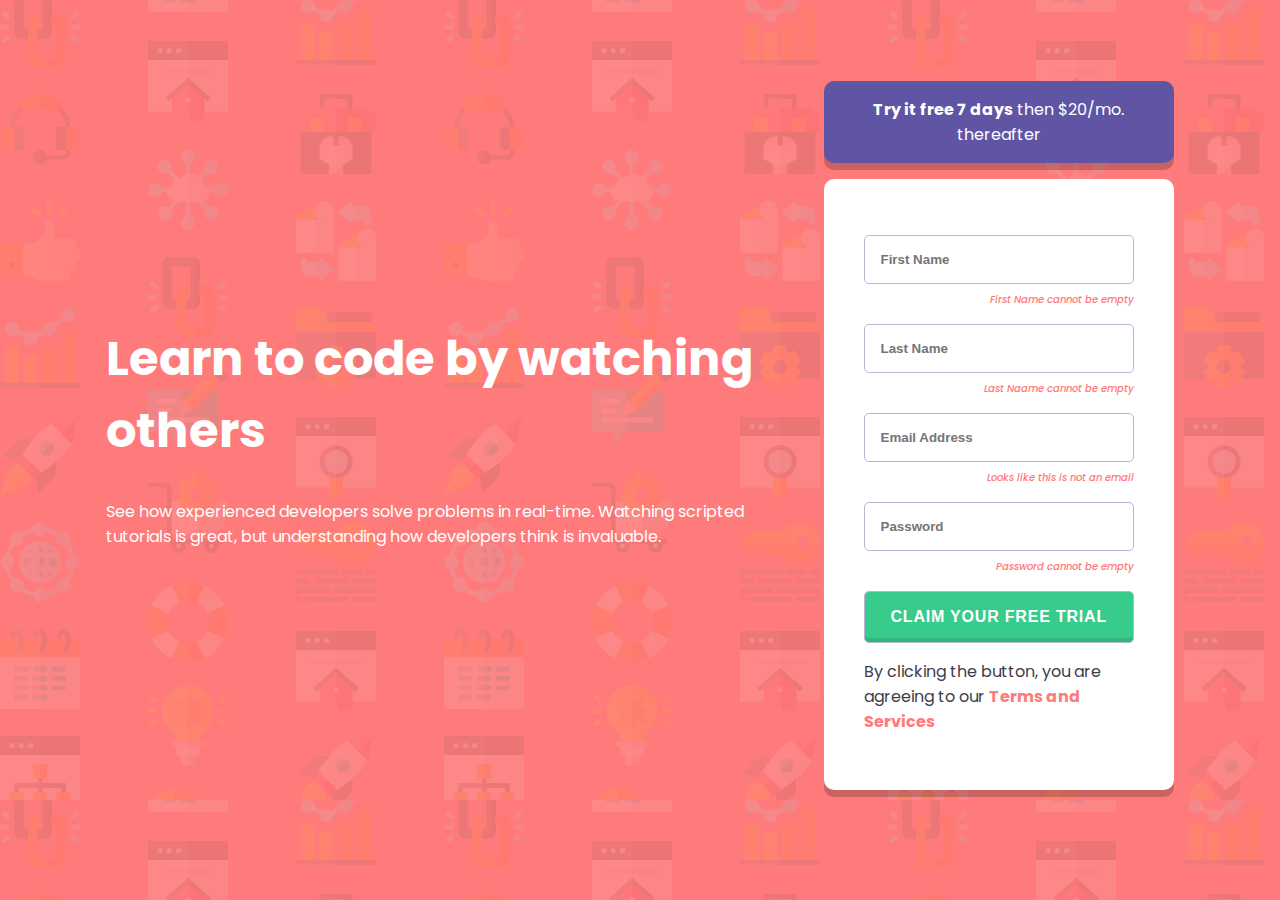
==== index.html @ 775760f7 "Rename res.html to index.html" ====
<!DOCTYPE html>
<html lang="en">
<head>
    <meta charset="UTF-8">
    <meta http-equiv="X-UA-Compatible" content="IE=edge">
    <meta name="viewport" content="width=device-width, initial-scale=1.0">
    <title>Docunment</title>
    <link rel="stylesheet" href="res.css"> 
</head>
<body>
    <main>
      <div>
      <header>
        <h1>Learn to code by watching others</h1>
        <p>
          See how experienced developers solve problems in real-time. Watching
          scripted tutorials is great, but understanding how developers think is
          invaluable.
        </p>
      </header>
      </div>


      <div>
      <form action="#">
        <p><b>Try it free 7 days</b> then $20/mo. thereafter</p>
        <div id="form">
          <input
            type="text"
            name="fname"
            id="fname"
            placeholder="First Name"
            required
          />
          <p class="errMsg">First Name cannot be empty</p>
          <input
            type="text"
            name="lname"
            id="lname"
            placeholder="Last Name"
            required
          />
          <p class="errMsg">Last Naame cannot be empty</p>
          <input
            type="email"
            name="email"
            id="email"
            placeholder="Email Address"
            required
          />
          <p class="errMsg">Looks like this is not an email</p>
          <input
            type="password"
            name="password"
            id="password"
            placeholder="Password"
            required
          />
          <p class="errMsg">Password cannot be empty</p>
          <input type="submit" value="Claim your free trial" id="submit" />
          <p>
            By clicking the button, you are agreeing to our
            <a href="#">Terms and Services</a>
          </p>
        </div>
      </div>
      </form>
    </main>
</body>
</html>
---- res.css ----
@import url('https://fonts.googleapis.com/css2?family=Poppins:ital,wght@0,400;0,500;0,600;0,700;1,400;1,500&display=swap');
*{
    box-sizing: border-box;
}
:root {
    --red: hsl(0, 100%, 74%) ;
    --green: hsl(154, 59%, 51%);
    --blue: hsl(248, 32%, 49%);
    --grey: hsl(246, 25%, 77%);
    --dark: hsl(249, 10%, 26%);
    --body: 16px;
    --radius: 10px;
    --bold: 700;
}
html,body{
    font-family: 'Poppins',Arial , sans-serif;
    background-color: var(--red);
    min-height: 100vh;
    padding: 0;
    margin: 0;
    color: var(--dark);
}
body{
    background-image: url('bg-intro-desktop.png');
    font-size: var(--body);
}
    
main{
    display: flex;
    max-width: 110ch;
    min-height: 95vh;
    margin: auto;
    gap: 2rem;
    align-items: center;
    justify-content: center;
    padding: 1rem;
}
header,form >p:first-of-type,input[type=submit]{
    color: white;
}
form,header{
    flex-basis:0;
    flex-grow: 1;
}
h1{
    font-size: clamp(1.5rem, 5vw, 3rem);
}
a{
    font-weight: bold;
    color: var(--red);
    text-decoration: none;
}
form >p:first-of-type{
    background-color: var(--blue);
    border-radius: var(--radius);
    padding: 1rem;
    text-align: center;
}
form div, form >p:first-of-type{
    box-shadow: 0px 7px 0px rgba(0,0,0,0.2);
}

#form{
    background-color: white;
    border-radius: var(--radius);
    padding: 2.5rem;
}
input{
    display: block;
    width: 100%;
    margin: 1rem 0 .5rem 0;
    padding: 1rem;
    border: solid 1px var(--grey);
    border-radius: calc(var(--radius)/2);
    font-weight: var(--bold);
    outline: none;
}
input[type=submit]{
    background-color: var(--green);
    text-transform: uppercase;
    letter-spacing: .8px;
    cursor: pointer;
    font-size: medium;
    box-shadow: inset 0px -4px rgba(0,0,0,0.1);
    transition: all .2s ease-in-out;
}
input[type=submit]:hover{
    box-shadow: inset 0px -6px rgba(0,0,0,0.1);
}

.errMsg{
    text-align: right;
    color: var(--red);
    font-size: x-small;
    font-style: italic;
    font-weight: 500;
    margin: 0 0 1rem 0;
}


@media screen and (max-width:660px) {
    body{
        background-image: url('bg-intro-mobile.png');
    }
    main{
        flex-direction: column;
    }
    header{text-align: center;}
}
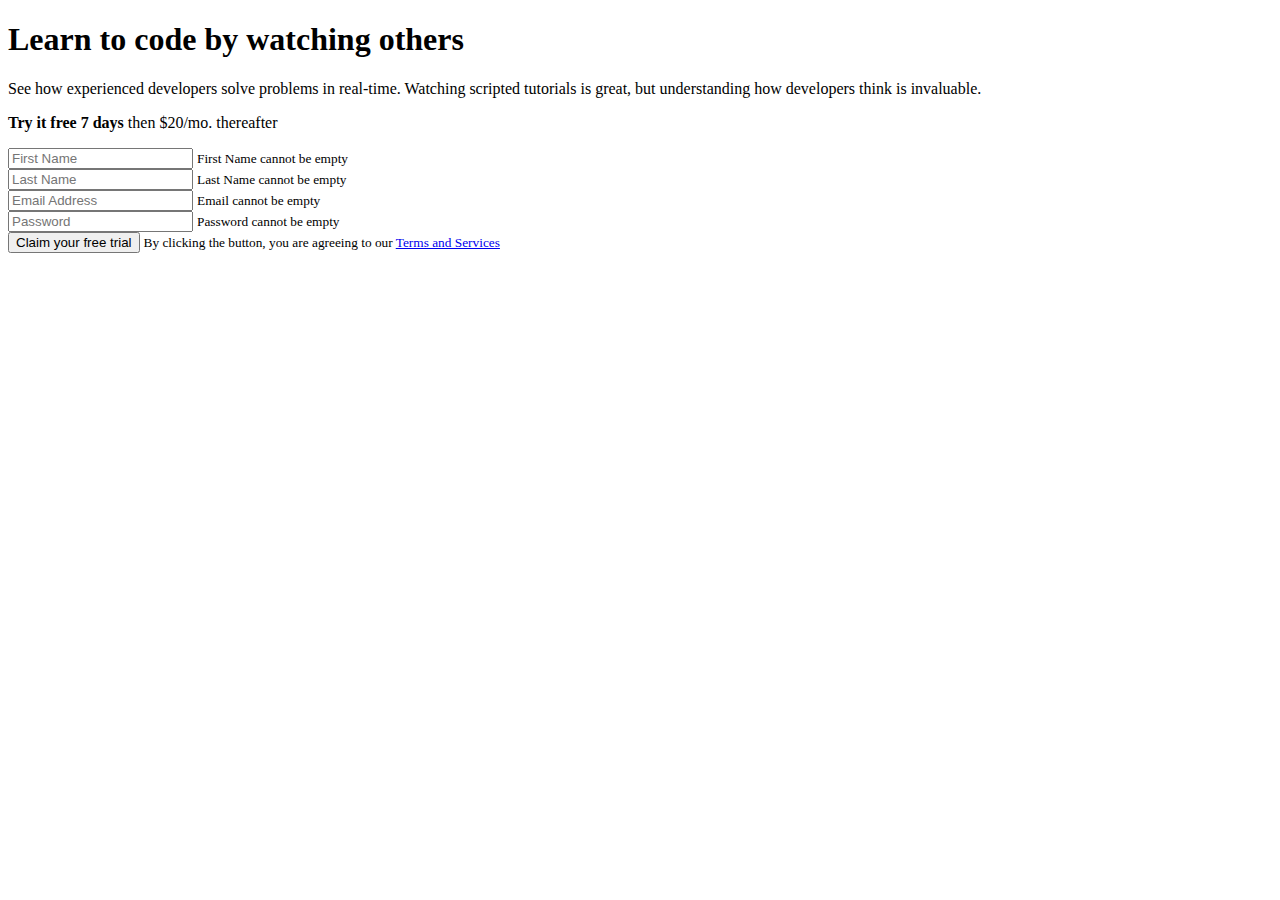
==== commit 3fbd940f: "Update index.html" ====
--- a/index.html
+++ b/index.html
@@ -1,70 +1,52 @@
 <!DOCTYPE html>
 <html lang="en">
-<head>
-    <meta charset="UTF-8">
-    <meta http-equiv="X-UA-Compatible" content="IE=edge">
-    <meta name="viewport" content="width=device-width, initial-scale=1.0">
-    <title>Docunment</title>
-    <link rel="stylesheet" href="res.css"> 
-</head>
-<body>
-    <main>
+  <head>
+    <meta charset="UTF-8" />
+    <meta http-equiv="X-UA-Compatible" content="IE=edge" />
+    <meta name="viewport" content="width=device-width, initial-scale=1.0" />
+    <title>Responsiveness and Media Queries</title>
+    <link rel="stylesheet" href="styles.css" />
+  </head>
+  <body>
+    <div class="container">
       <div>
-      <header>
         <h1>Learn to code by watching others</h1>
         <p>
           See how experienced developers solve problems in real-time. Watching
           scripted tutorials is great, but understanding how developers think is
           invaluable.
         </p>
-      </header>
       </div>
+      <div>
+        <div class="box box-blue">
+          <p><strong>Try it free 7 days</strong> then $20/mo. thereafter</p>
+        </div>
 
+        <form action="#" class="box">
+          <div class="form-control">
+            <input type="text" id="firstname" placeholder="First Name" />
+            <small>First Name cannot be empty</small>
+          </div>
+          <div class="form-control">
+            <input type="text" id="lastname" placeholder="Last Name" />
+            <small>Last Name cannot be empty</small>
+          </div>
+          <div class="form-control">
+            <input type="email" id="email" placeholder="Email Address" />
+            <small>Email cannot be empty</small>
+          </div>
+          <div class="form-control">
+            <input type="text" id="password" placeholder="Password" />
+            <small>Password cannot be empty</small>
+          </div>
 
-      <div>
-      <form action="#">
-        <p><b>Try it free 7 days</b> then $20/mo. thereafter</p>
-        <div id="form">
-          <input
-            type="text"
-            name="fname"
-            id="fname"
-            placeholder="First Name"
-            required
-          />
-          <p class="errMsg">First Name cannot be empty</p>
-          <input
-            type="text"
-            name="lname"
-            id="lname"
-            placeholder="Last Name"
-            required
-          />
-          <p class="errMsg">Last Naame cannot be empty</p>
-          <input
-            type="email"
-            name="email"
-            id="email"
-            placeholder="Email Address"
-            required
-          />
-          <p class="errMsg">Looks like this is not an email</p>
-          <input
-            type="password"
-            name="password"
-            id="password"
-            placeholder="Password"
-            required
-          />
-          <p class="errMsg">Password cannot be empty</p>
-          <input type="submit" value="Claim your free trial" id="submit" />
-          <p>
+          <button>Claim your free trial</button>
+          <small>
             By clicking the button, you are agreeing to our
             <a href="#">Terms and Services</a>
-          </p>
-        </div>
+          </small>
+        </form>
       </div>
-      </form>
-    </main>
-</body>
+    </div>
+  </body>
 </html>
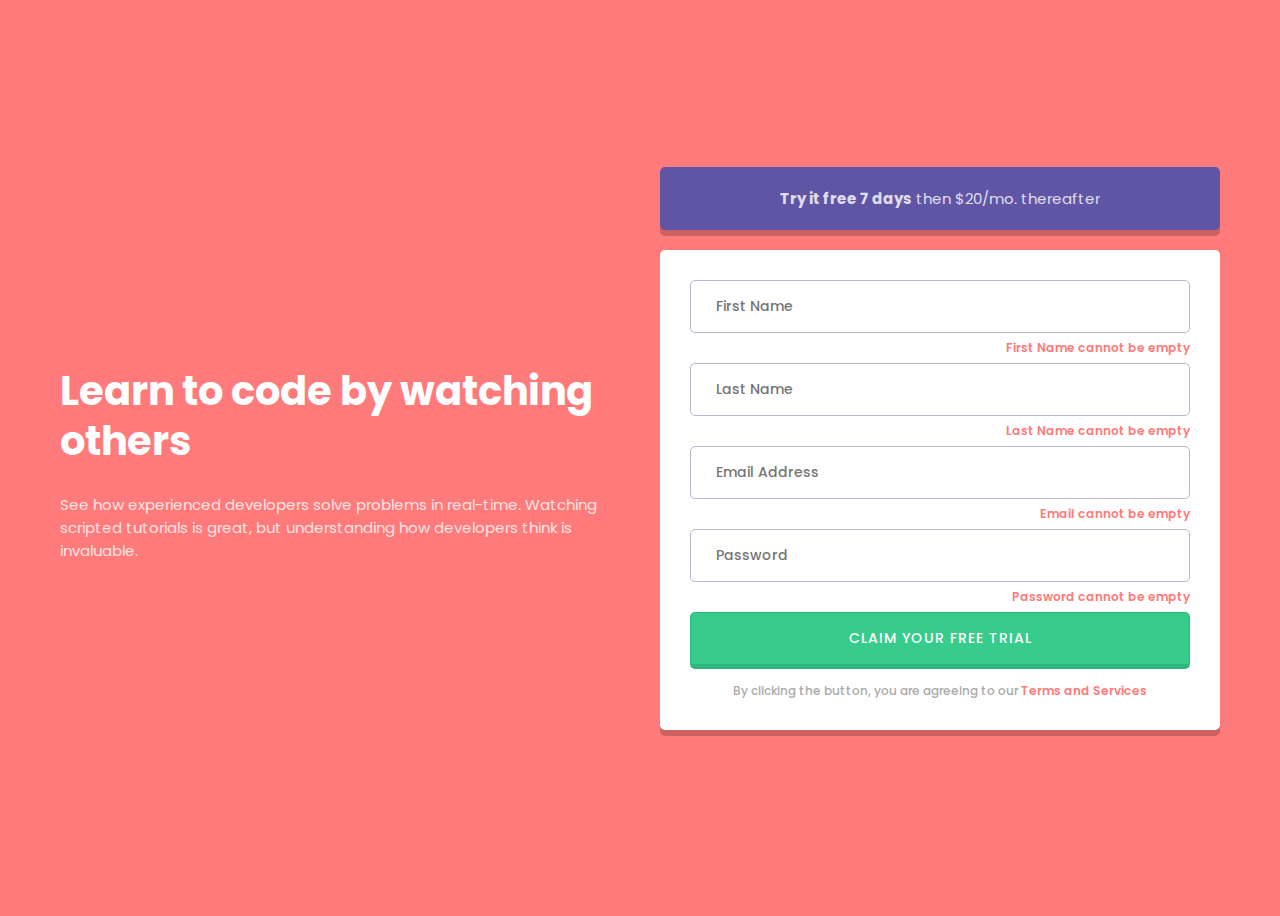
==== commit 2e18e693: "Update index.html" ====
--- a/index.html
+++ b/index.html
@@ -5,7 +5,7 @@
     <meta http-equiv="X-UA-Compatible" content="IE=edge" />
     <meta name="viewport" content="width=device-width, initial-scale=1.0" />
     <title>Responsiveness and Media Queries</title>
-    <link rel="stylesheet" href="styles.css" />
+    <link rel="stylesheet" href="res.css" />
   </head>
   <body>
     <div class="container">
--- a/res.css
+++ b/res.css
@@ -0,0 +1,124 @@
+@import url("https://fonts.googleapis.com/css2?family=Poppins:ital,wght@0,400;0,500;0,600;0,700;1,400;1,500&display=swap");
+* {
+  box-sizing: border-box;
+}
+
+body {
+  background-color: hsl(0, 100%, 74%);
+  background-image: url("Images/bg-intro-desktop.png");
+  color: #fff;
+  font-family: "Poppins", sans-serif;
+}
+
+.container {
+  display: flex;
+  align-items: center;
+  justify-content: center;
+  flex-wrap: wrap;
+  max-width: 1200px;
+  margin: 0 auto;
+  min-height: 100vh;
+}
+.container > div {
+  flex: 1;
+  padding: 0 20px;
+}
+h1 {
+  font-size: 40px;
+  line-height: 50px;
+}
+p {
+  font-size: 15px;
+  opacity: 0.8;
+}
+.box {
+  background-color: #fff;
+  border-radius: 5px;
+  padding: 30px;
+  box-shadow: 0 6px rgba(0, 0, 0, 0.2);
+  margin-bottom: 20px;
+  text-align: center;
+}
+.box p {
+  margin: 0;
+}
+.box-blue {
+  background-color: hsl(248, 32%, 49%);
+  padding: 20px;
+}
+.form-control {
+  position: relative;
+  margin-bottom: 30px;
+}
+.form-control small {
+  color: hsl(0, 100%, 74%);
+  position: absolute;
+  text-align: right;
+  font-weight: 600;
+  bottom: -24px;
+  right: 0;
+}
+
+input {
+  display: block;
+  font-family: "Poppins", sans-serif;
+  width: 100%;
+  font-size: 14px;
+  padding: 15px 25px;
+  font-weight: 500;
+  padding: 15px 25px;
+  border-radius: 5px;
+  border: 1px solid hsl(246, 25%, 77%);
+}
+input:focus {
+  border: 1.3px solid hsl(248, 32%, 49%);
+  outline: none;
+}
+
+button {
+  background-color: hsl(154, 59%, 51%);
+  display: block;
+  font-family: "Poppins", sans-serif;
+  width: 100%;
+  font-size: 14px;
+  font-weight: 500;
+  padding: 15px 25px;
+  border-radius: 5px;
+  border: 1px solid hsl(154, 59%, 45%);
+  box-shadow: 0 2px hsl(154, 59%, 45%);
+  color: #fff;
+  cursor: pointer;
+  letter-spacing: 1px;
+  text-transform: uppercase;
+  border-bottom-width: 3px;
+}
+button:focus {
+  outline: none;
+}
+button:active {
+  box-shadow: 0 2px hsl(154, 59%, 45%);
+  transform: translateY(2px);
+}
+small {
+  display: block;
+  color: #aaa;
+  font-size: 12px;
+  font-weight: 500;
+  margin-top: 15px;
+}
+small a {
+  color: hsl(0, 100%, 74%);
+  text-decoration: none;
+  font-weight: 600;
+}
+@media screen and (max-width: 600px) {
+  h1 {
+    text-align: center;
+  }
+  p {
+    text-align: center;
+  }
+  .container {
+    flex-direction: column;
+  }
+}
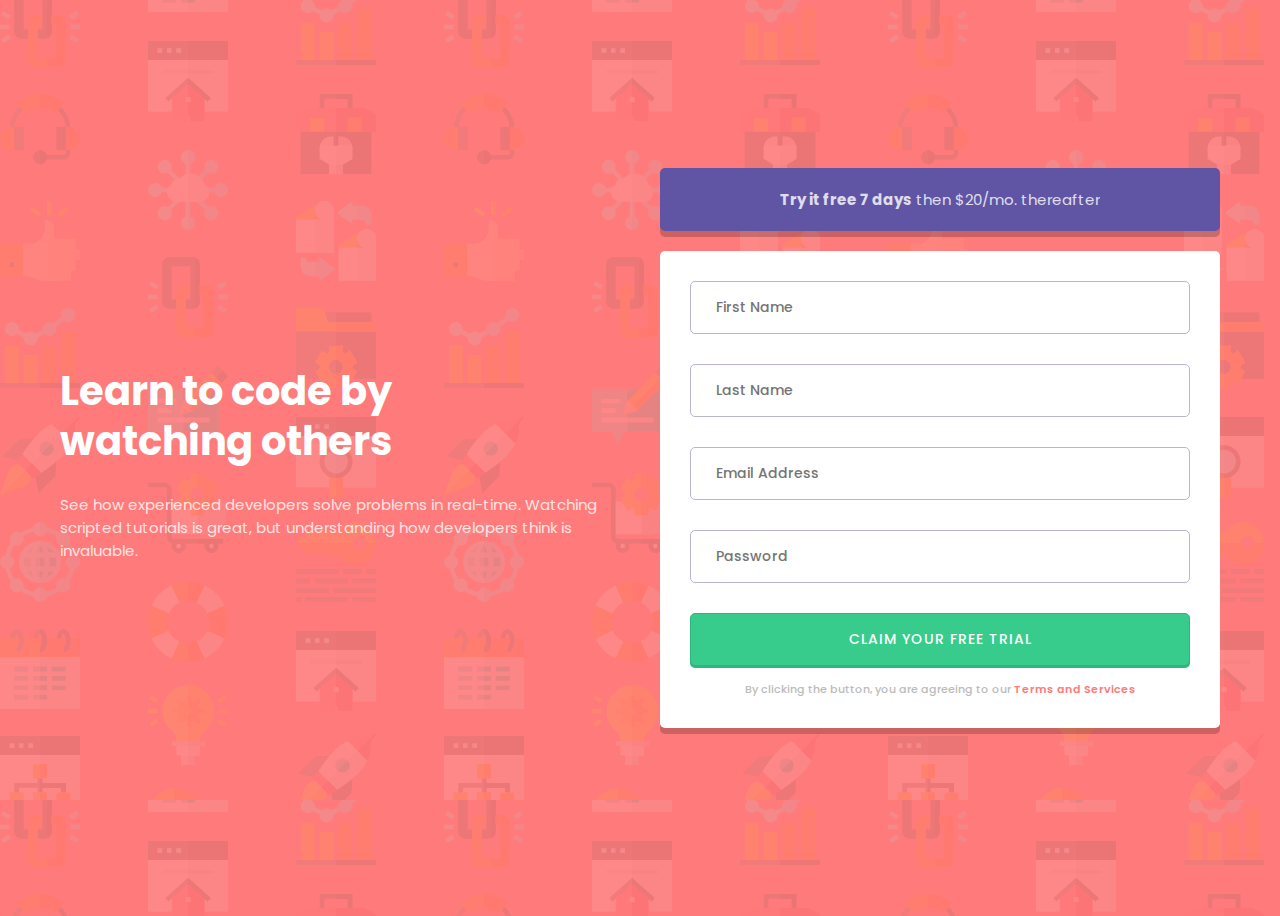
==== commit ac36f4ba: "better folder structure and added javascript functionality" ====
--- a/index.html
+++ b/index.html
@@ -1,52 +1,74 @@
 <!DOCTYPE html>
 <html lang="en">
-  <head>
-    <meta charset="UTF-8" />
-    <meta http-equiv="X-UA-Compatible" content="IE=edge" />
-    <meta name="viewport" content="width=device-width, initial-scale=1.0" />
-    <title>Responsiveness and Media Queries</title>
-    <link rel="stylesheet" href="res.css" />
-  </head>
-  <body>
-    <div class="container">
-      <div>
-        <h1>Learn to code by watching others</h1>
-        <p>
-          See how experienced developers solve problems in real-time. Watching
-          scripted tutorials is great, but understanding how developers think is
-          invaluable.
-        </p>
-      </div>
-      <div>
-        <div class="box box-blue">
-          <p><strong>Try it free 7 days</strong> then $20/mo. thereafter</p>
-        </div>
+	<head>
+		<meta charset="UTF-8" />
+		<meta name="viewport" content="width=device-width, initial-scale=1.0" />
+		<!-- displays site properly based on user's device -->
 
-        <form action="#" class="box">
-          <div class="form-control">
-            <input type="text" id="firstname" placeholder="First Name" />
-            <small>First Name cannot be empty</small>
-          </div>
-          <div class="form-control">
-            <input type="text" id="lastname" placeholder="Last Name" />
-            <small>Last Name cannot be empty</small>
-          </div>
-          <div class="form-control">
-            <input type="email" id="email" placeholder="Email Address" />
-            <small>Email cannot be empty</small>
-          </div>
-          <div class="form-control">
-            <input type="text" id="password" placeholder="Password" />
-            <small>Password cannot be empty</small>
-          </div>
+		<link
+			rel="icon"
+			type="image/png"
+			sizes="32x32"
+			href="./images/favicon-32x32.png"
+		/>
 
-          <button>Claim your free trial</button>
-          <small>
-            By clicking the button, you are agreeing to our
-            <a href="#">Terms and Services</a>
-          </small>
-        </form>
-      </div>
-    </div>
-  </body>
-</html>
+		<title>Frontend Mentor | Intro component with sign up form</title>
+
+		<link rel="stylesheet" href="style.css" />
+	</head>
+	<body>
+		<div class="container">
+			<div>
+				<h1>
+					Learn to code by
+					<br />
+					watching others
+				</h1>
+				<p>
+					See how experienced developers solve problems in real-time. Watching
+					scripted tutorials is great, but understanding how developers think is
+					invaluable.
+				</p>
+			</div>
+			<div>
+				<div class="box box-blue">
+					<p>
+						<strong>Try it free 7 days</strong>
+						then $20/mo. thereafter
+					</p>
+				</div>
+
+				<form class="box" id="form">
+					<div class="form-control">
+						<input type="text" id="firstname" placeholder="First Name" />
+						<img src="./images/icon-error.svg" alt="error-icon" />
+						<small></small>
+					</div>
+					<div class="form-control">
+						<input type="text" id="lastname" placeholder="Last Name" />
+						<img src="./images/icon-error.svg" alt="error-icon" />
+						<small></small>
+					</div>
+					<div class="form-control">
+						<input type="email" id="email" placeholder="Email Address" />
+						<img src="./images/icon-error.svg" alt="error-icon" />
+						<small></small>
+					</div>
+					<div class="form-control">
+						<input type="password" id="password" placeholder="Password" />
+						<img src="./images/icon-error.svg" alt="error-icon" />
+						<small></small>
+					</div>
+
+					<button>Claim your free trial</button>
+					<small>
+						By clicking the button, you are agreeing to our
+						<a href="#">Terms and Services</a>
+					</small>
+				</form>
+			</div>
+		</div>
+
+		<script src="./script.js"></script>
+	</body>
+</html>--- a/style.css
+++ b/style.css
@@ -0,0 +1,173 @@
+@import url('https://fonts.googleapis.com/css?family=Poppins:400,500,600,700&display=swap');
+
+* {
+	box-sizing: border-box;
+}
+
+body {
+	background-color: hsl(0, 100%, 74%);
+	background-image: url('./images/bg-intro-desktop.png');
+	color: #fff;
+	font-family: 'Poppins', sans-serif;
+}
+
+.container {
+	display: flex;
+	align-items: center;
+	justify-content: center;
+	flex-wrap: wrap;
+	max-width: 1200px;
+	margin: 0 auto;
+	min-height: 100vh;
+}
+
+.container > div {
+	flex: 1;
+	padding: 0 20px;
+}
+
+h1 {
+	font-size: 40px;
+	line-height: 50px;
+}
+
+p {
+	font-size: 15px;
+	opacity: 0.8;
+}
+
+.box {
+	background-color: #fff;
+	border-radius: 5px;
+	box-shadow: 0 6px rgba(0, 0, 0, 0.2);
+	padding: 30px;
+	margin-bottom: 20px;
+	text-align: center;
+}
+
+.box p {
+	margin: 0;
+}
+
+.box-blue {
+	background-color: hsl(248, 32%, 49%);
+	padding: 20px;
+}
+
+.form-control {
+	position: relative;
+	margin-bottom: 30px;
+}
+
+.form-control small {
+	color: hsl(0, 100%, 74%);
+	font-weight: 600;
+	position: absolute;
+	bottom: -24px;
+	right: 0;
+	opacity: 0;
+	text-align: right;
+}
+
+input {
+	border-radius: 5px;
+	border: 1.3px solid hsl(246, 25%, 77%);
+	font-family: 'Poppins', sans-serif;
+	font-size: 14px;
+	font-weight: 500;
+	padding: 15px 25px;
+	display: block;
+	width: 100%;
+}
+
+.form-control.error input {
+	border-color: hsl(0, 100%, 74%);
+	color: hsl(0, 100%, 74%);
+}
+
+.form-control.error input::placeholder {
+	color: hsl(0, 100%, 74%);
+}
+
+input:focus {
+	border: 1.3px solid hsl(248, 32%, 49%);
+	outline: none;
+}
+
+.form-control img {
+	opacity: 0;
+	position: absolute;
+	top: 50%;
+	right: 15px;
+	transform: translateY(-50%);
+	height: 20px;
+}
+
+.form-control.error img {
+	opacity: 1;
+}
+
+button {
+	background-color: hsl(154, 59%, 51%);
+	border-radius: 5px;
+	border: 1px solid hsl(154, 59%, 45%);
+	box-shadow: 0 2px hsl(154, 59%, 45%);
+	color: #fff;
+	cursor: pointer;
+	display: block;
+	font-family: 'Poppins', sans-serif;
+	font-size: 14px;
+	font-weight: 500;
+	padding: 15px 25px;
+	letter-spacing: 1px;
+	text-transform: uppercase;
+	width: 100%;
+}
+
+button:focus {
+	outline: none;
+}
+
+button:active {
+	box-shadow: 0 0 hsl(154, 59%, 45%);
+	transform: translateY(2px);
+}
+
+.form-control small {
+	opacity: 0;
+}
+
+.form-control.error small {
+	opacity: 1;
+}
+
+small {
+	display: block;
+	color: #bbb;
+	font-size: 11px;
+	font-weight: 500;
+	margin-top: 15px;
+}
+
+small a {
+	color: hsl(0, 100%, 74%);
+	font-weight: 600;
+	text-decoration: none;
+}
+
+@media screen and (max-width: 768px) {
+	body{
+		background-image: url(./images/bg-intro-mobile.png);
+	}
+	h1 {
+		text-align: center;
+	}
+
+	p {
+		text-align: center;
+	}
+
+	.container {
+		flex-direction: column;
+	}
+}